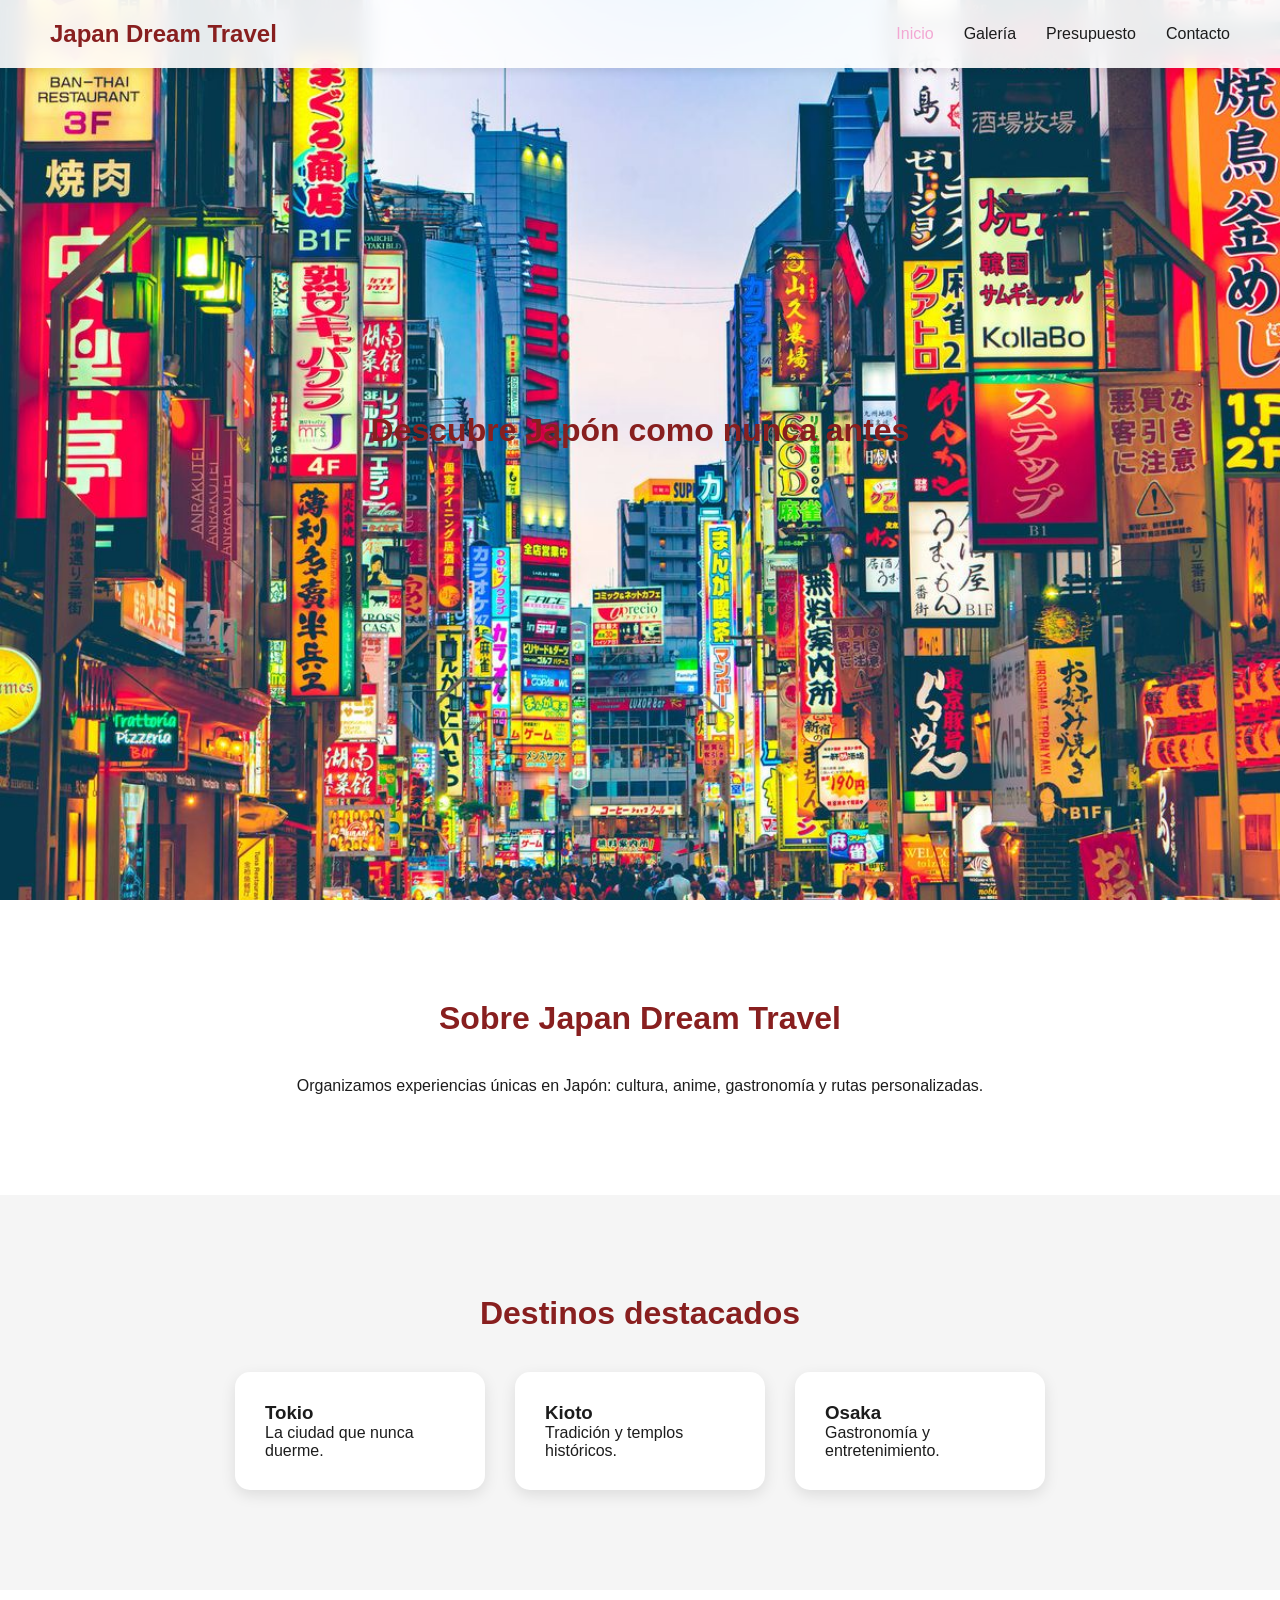
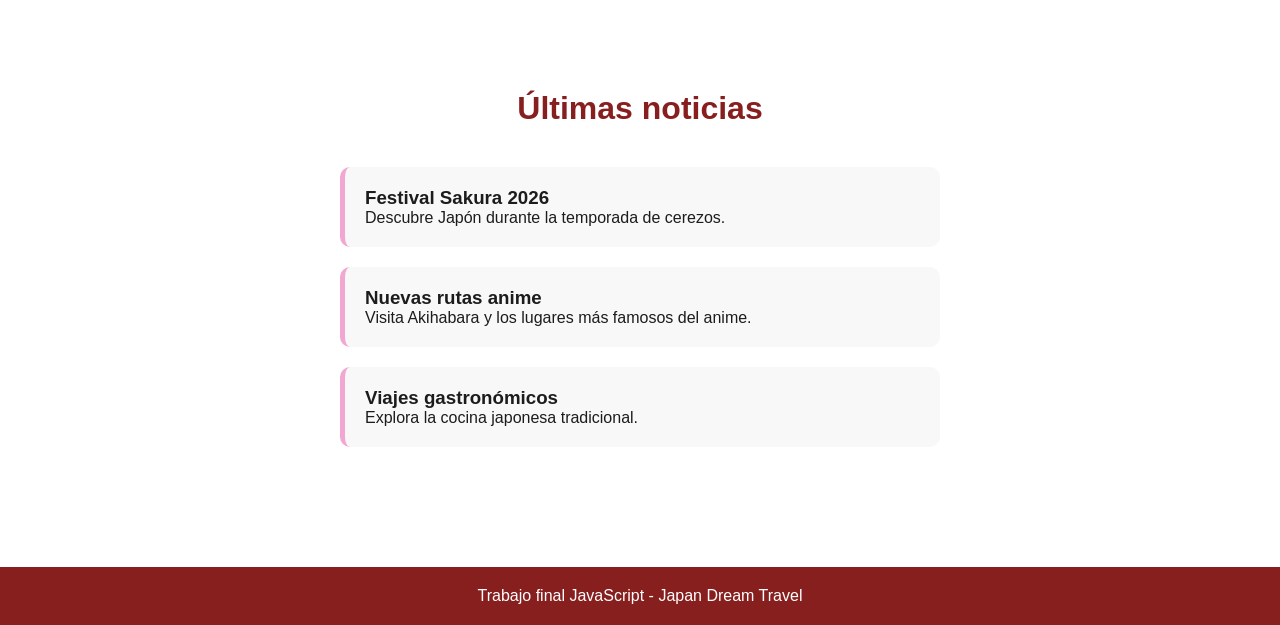
==== index.html @ 19e8f1f6 "Update index.html" ====
<!-- PAGINA DE INICIO, PORTADA, CONTENIDO PRINCIPAL Y SECCIONES -->
<!DOCTYPE html>
<html lang="es">

<head>

    <meta charset="UTF-8">
    <meta name="viewport" content="width=device-width, initial-scale=1.0">

    <title>Japan Dream Travel</title>

    <!-- CSS -->
    <link rel="stylesheet" href="css/styles.css">

</head>

<body>

<header class="header">

    <div class="logo">
        Japan Dream Travel
    </div>

    <nav class="navbar">

        <a href="index.html" class="nav-link">Inicio</a>
        <a href="galeria.html" class="nav-link">Galería</a>
        <a href="presupuesto.html" class="nav-link">Presupuesto</a>
        <a href="contacto.html" class="nav-link">Contacto</a>

    </nav>

</header>

<section class="hero">
    <h2>Descubre Japón como nunca antes</h2>
</section>

<section class="about">

    <h2>Sobre Japan Dream Travel</h2>

    <p>
        Organizamos experiencias únicas en Japón:
        cultura, anime, gastronomía y rutas personalizadas.
    </p>

</section>

<section class="destinations">

    <h2>Destinos destacados</h2>

    <div class="cards">

        <div class="card">
            <h3>Tokio</h3>
            <p>La ciudad que nunca duerme.</p>
        </div>

        <div class="card">
            <h3>Kioto</h3>
            <p>Tradición y templos históricos.</p>
        </div>

        <div class="card">
            <h3>Osaka</h3>
            <p>Gastronomía y entretenimiento.</p>
        </div>

    </div>

</section>

<section class="news">

    <h2>Últimas noticias</h2>

    <div id="news-container"></div>

</section>

<footer class="footer">
    <p>Trabajo final JavaScript - Japan Dream Travel</p>
</footer>

<!-- SCRIPTS (SIEMPRE AL FINAL) -->
<script src="js/main.js"></script>
<script src="js/noticias.js"></script>

</body>
</html>
---- css/styles.css ----
/* RESET */

* {
    margin: 0;
    padding: 0;
    box-sizing: border-box;
}

/* VARIABLES DE COLOR */

:root {
    --rosa: #F2A7D3;
    --azul: #4F8CB4;
    --verde: #27A944;
    --rojo: #881F1F;
    --blanco: #ffffff;
    --oscuro: #1c1c1c;
}

/* CUERPO */

body {
    font-family: 'Poppins', sans-serif;
    background-color: #fdfdfd;
    color: var(--oscuro);
}

/* HEADER */

.header {
    position: fixed;
    top: 0;
    width: 100%;

    display: flex;
    justify-content: space-between;
    align-items: center;

    padding: 20px 50px;

    background-color: rgba(255,255,255,0.9);

    backdrop-filter: blur(10px);

    z-index: 1000;

    box-shadow: 0 2px 10px rgba(0,0,0,0.1);
}

/* LOGO */

.logo {
    font-size: 1.5rem;
    font-weight: 700;
    color: var(--rojo);
}

/* MENU */

.navbar {
    display: flex;
    gap: 30px;
}

/* LINKS */

.nav-link {
    text-decoration: none;
    color: var(--oscuro);
    font-weight: 500;

    position: relative;

    transition: 0.3s;
}

/* EFECTO HOVER */

.nav-link:hover {
    color: var(--azul);
}

/* LINK ACTIVO */

.nav-link.active {
    color: var(--rosa);
}

/* SUBRAYADO ANIMADO */

.nav-link::after {

    content: "";

    position: absolute;

    left: 0;
    bottom: -5px;

    width: 0%;
    height: 2px;

    background-color: var(--rosa);

    transition: 0.3s;
}

.nav-link:hover::after {
    width: 100%;
}

/* HERO */

.hero {

    height: 100vh;

    background-image: url('../img/japan.jpg');

    background-size: cover;
    background-position: center;

    display: flex;
    justify-content: center;
    align-items: center;

    text-align: center;

    padding: 20px;
}

/* HERO CONTENT */

.hero-content {

    background-color: rgba(255,255,255,0.7);

    padding: 40px;

    border-radius: 20px;

    backdrop-filter: blur(5px);
}

.hero-content h1 {

    font-size: 3rem;

    color: var(--rojo);

    margin-bottom: 20px;
}

.hero-content p {

    font-size: 1.2rem;

    margin-bottom: 30px;
}

/* BOTÓN */

.hero-button {

    padding: 15px 30px;

    border: none;

    border-radius: 30px;

    background-color: var(--azul);

    color: white;

    font-size: 1rem;

    cursor: pointer;

    transition: 0.3s;
}

.hero-button:hover {

    background-color: var(--verde);

    transform: scale(1.05);
}

/* FOOTER */

.footer {

    background-color: var(--rojo);

    color: white;

    text-align: center;

    padding: 20px;
}
/* SECCIONES */

section {

    padding: 100px 50px;
}

/* TÍTULOS */

section h2 {

    text-align: center;

    margin-bottom: 40px;

    color: var(--rojo);

    font-size: 2rem;
}

/* ABOUT */

.about {

    background-color: #fff;
    text-align: center;
}

/* DESTINOS */

.destinations {

    background-color: #f5f5f5;
}

/* CARDS */

.cards {

    display: flex;

    justify-content: center;

    gap: 30px;

    flex-wrap: wrap;
}

.card {

    background-color: white;

    padding: 30px;

    width: 250px;

    border-radius: 15px;

    box-shadow: 0 5px 15px rgba(0,0,0,0.1);

    transition: 0.3s;
}

.card:hover {

    transform: translateY(-10px);
}

/* NOTICIAS */

.news {

    background-color: white;
}

.news-card {

    background-color: #f8f8f8;

    padding: 20px;

    margin: 20px auto;

    max-width: 600px;

    border-left: 5px solid var(--rosa);

    border-radius: 10px;
}
/* GALERIA */
/* PAGE TITLE */

.page-title {

    padding-top: 150px;

    text-align: center;
}

.page-title h1 {

    font-size: 3rem;

    color: var(--rojo);
}

/* GALERÍA */

/* GALERÍA */

.gallery {

    display: grid;

    grid-template-columns: repeat(auto-fit, minmax(300px, 1fr));

    gap: 20px;

    padding: 50px;
}

/* IMÁGENES */

.gallery img {

    width: 100%;

    height: 250px;

    object-fit: cover;

    border-radius: 20px;

    cursor: pointer;

    transition: 0.4s;

    box-shadow: 0 5px 15px rgba(0,0,0,0.1);
}

/* HOVER */

.gallery img:hover {

    transform: scale(1.03);

    box-shadow: 0 10px 25px rgba(0,0,0,0.2);
}

/* MODAL */

.modal {

    display: none;

    position: fixed;

    z-index: 2000;

    left: 0;
    top: 0;

    width: 100%;
    height: 100%;

    background-color: rgba(0,0,0,0.9);

    justify-content: center;
    align-items: center;
}

/* IMAGEN MODAL */

.modal img {

    max-width: 80%;

    max-height: 80%;

    border-radius: 20px;
}

/* BOTÓN CERRAR */

.close-btn {

    position: absolute;

    top: 30px;
    right: 50px;

    color: white;

    font-size: 2rem;

    cursor: pointer;
}

/* PRESUPUESTO */

.budget-section {

    padding: 50px;

    display: flex;

    justify-content: center;
}

/* FORMULARIO */

#budget-form {

    width: 100%;

    max-width: 700px;

    background-color: white;

    padding: 40px;

    border-radius: 20px;

    box-shadow: 0 5px 20px rgba(0,0,0,0.1);
}

/* BLOQUES */

.form-block {

    margin-bottom: 40px;
}

/* LABELS */

label {

    display: block;

    margin-top: 20px;

    margin-bottom: 10px;

    font-weight: 500;
}

/* INPUTS */

input,
select {

    width: 100%;

    padding: 12px;

    border: 2px solid #ddd;

    border-radius: 10px;

    font-size: 1rem;
}

/* EXTRAS */

.extras label {

    display: flex;

    align-items: center;

    gap: 10px;
}

/* TOTAL */

.total-box {

    margin-top: 30px;

    padding: 20px;

    background-color: var(--rosa);

    border-radius: 15px;

    color: white;

    text-align: center;
}

/* BOTONES */

.buttons {

    display: flex;

    gap: 20px;

    margin-top: 30px;
}

.buttons button {

    flex: 1;

    padding: 15px;

    border: none;

    border-radius: 10px;

    background-color: var(--azul);

    color: white;

    cursor: pointer;

    transition: 0.3s;
}

.buttons button:hover {

    background-color: var(--verde);
}
/* ERRORES */

.error {

    color: red;

    font-size: 0.9rem;

    display: block;

    margin-top: 5px;
}

/* INPUT ERROR */

.input-error {

    border: 2px solid red;
}

/* CONTACTO */

.contact-info {

    display: flex;

    justify-content: center;

    padding: 50px;
}

.info-box {

    background-color: white;

    padding: 30px;

    border-radius: 20px;

    box-shadow: 0 5px 20px rgba(0,0,0,0.1);

    text-align: center;
}

/* MAPA */

.map-section {

    padding: 50px;
}

#map {

    width: 100%;

    height: 500px;

    border-radius: 20px;

    overflow: hidden;
}
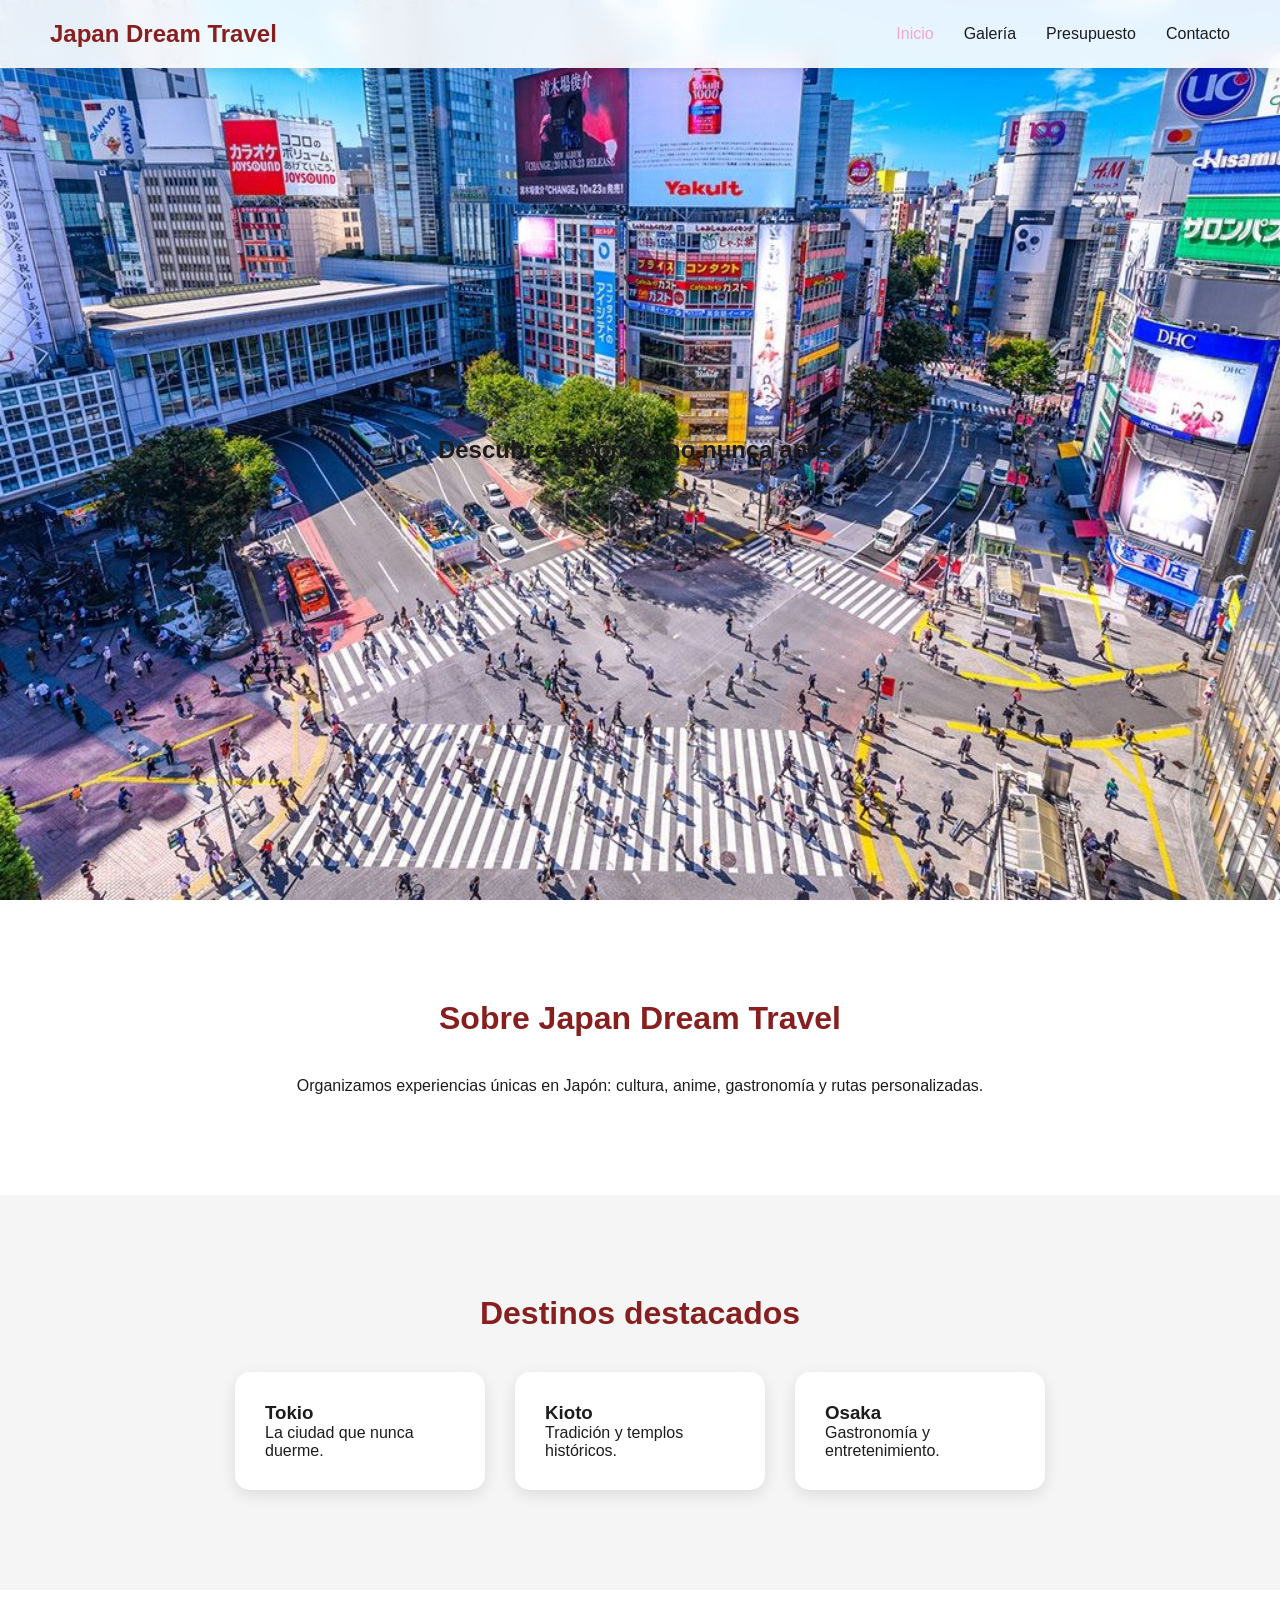
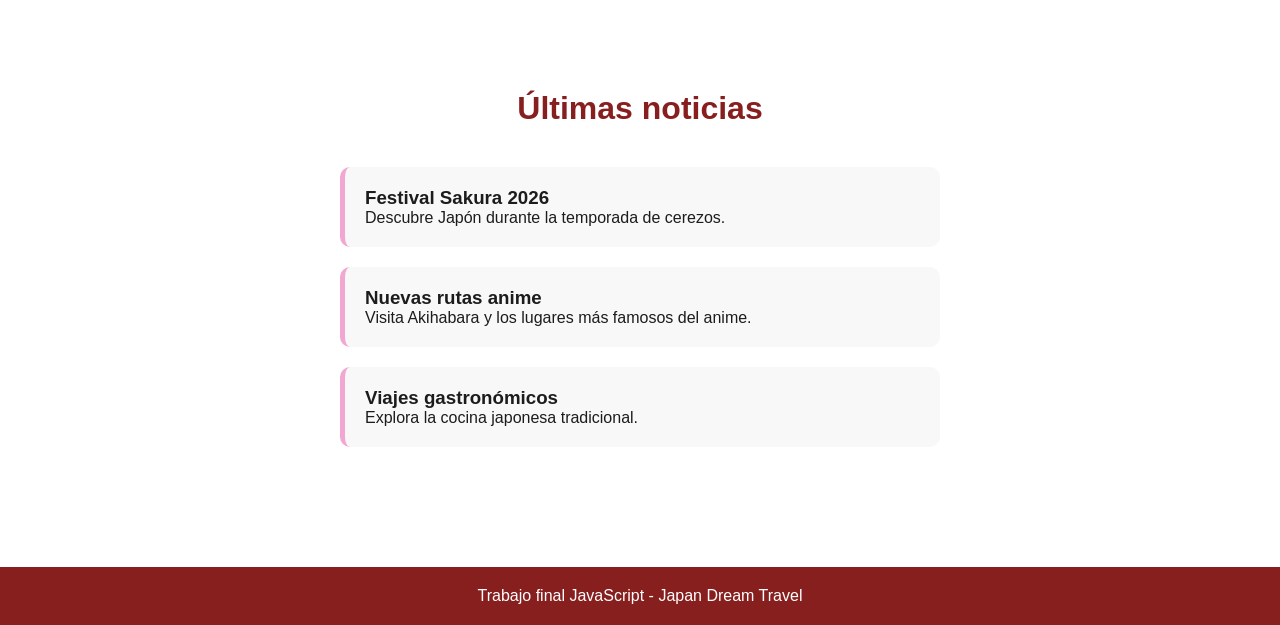
==== commit 3a3237d0: "Update index.html" ====
--- a/index.html
+++ b/index.html
@@ -34,7 +34,7 @@
 </header>
 
 <section class="hero">
-    <h2>Descubre Japón como nunca antes</h2>
+    <h1>Descubre Japón como nunca antes</h1>
 </section>
 
 <section class="about">
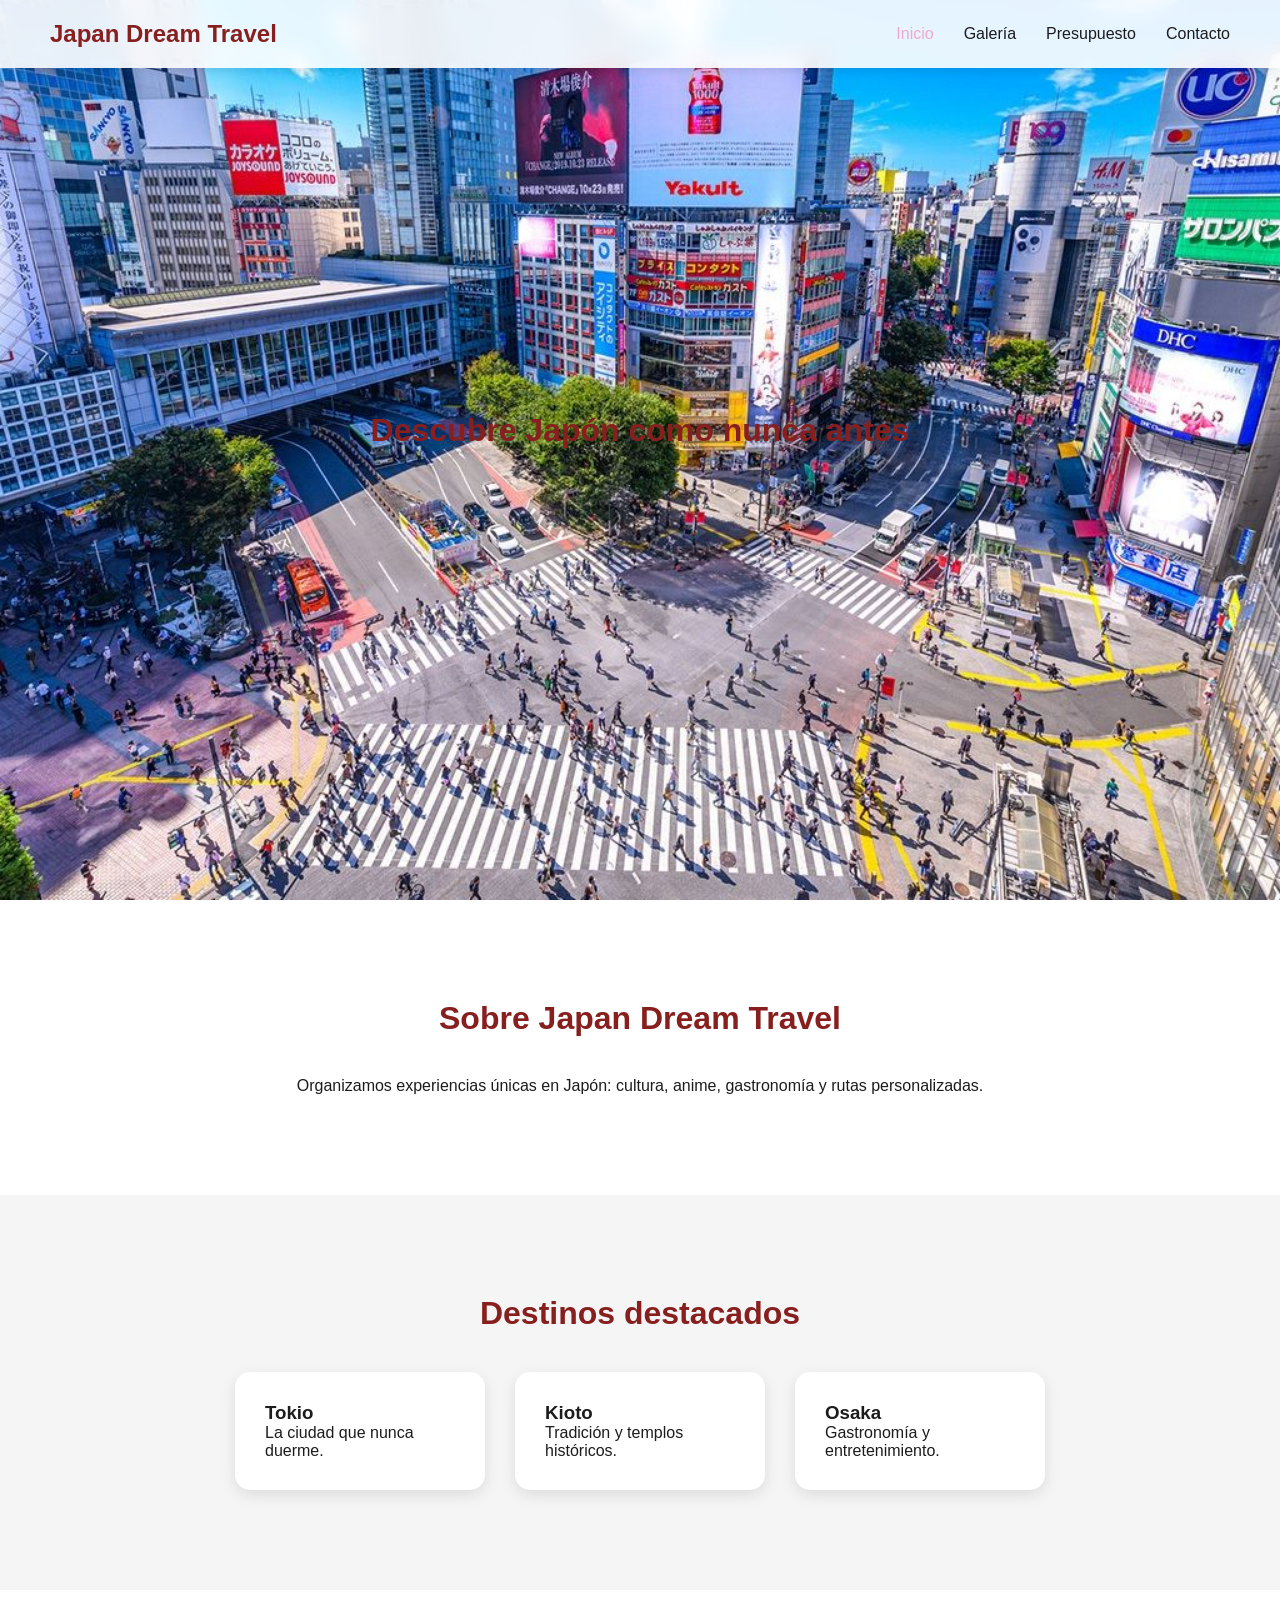
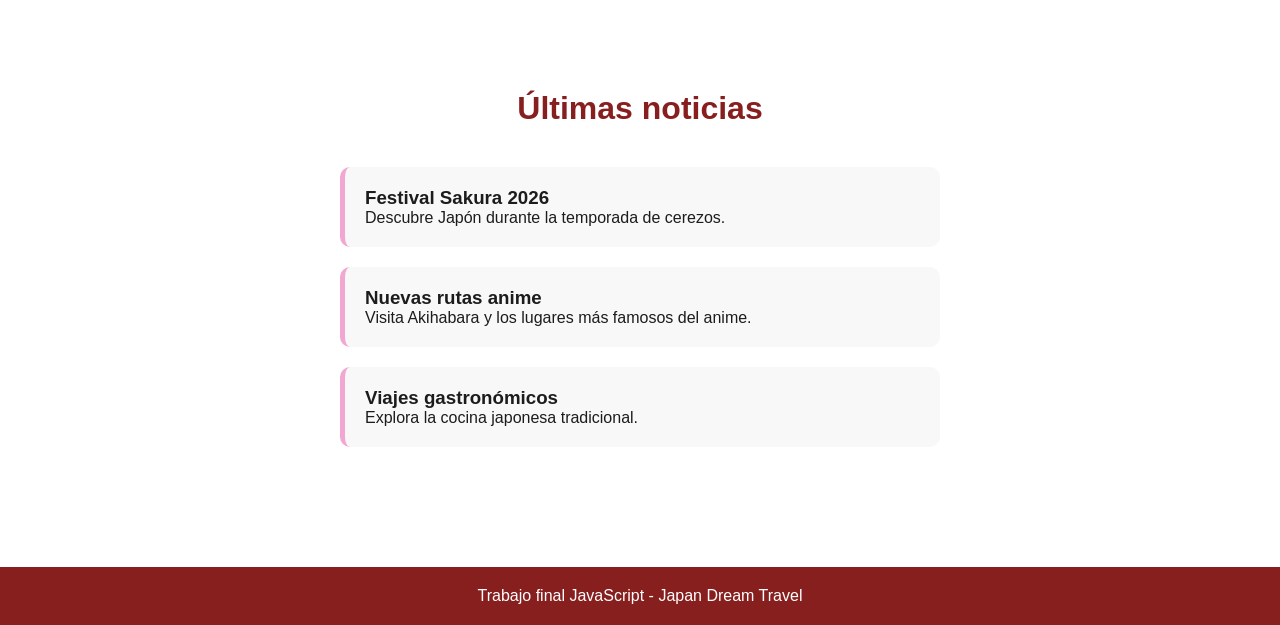
==== commit 2a904c8f: "Update index.html" ====
--- a/index.html
+++ b/index.html
@@ -34,7 +34,7 @@
 </header>
 
 <section class="hero">
-    <h1>Descubre Japón como nunca antes</h1>
+    <h2>Descubre Japón como nunca antes</h2>
 </section>
 
 <section class="about">
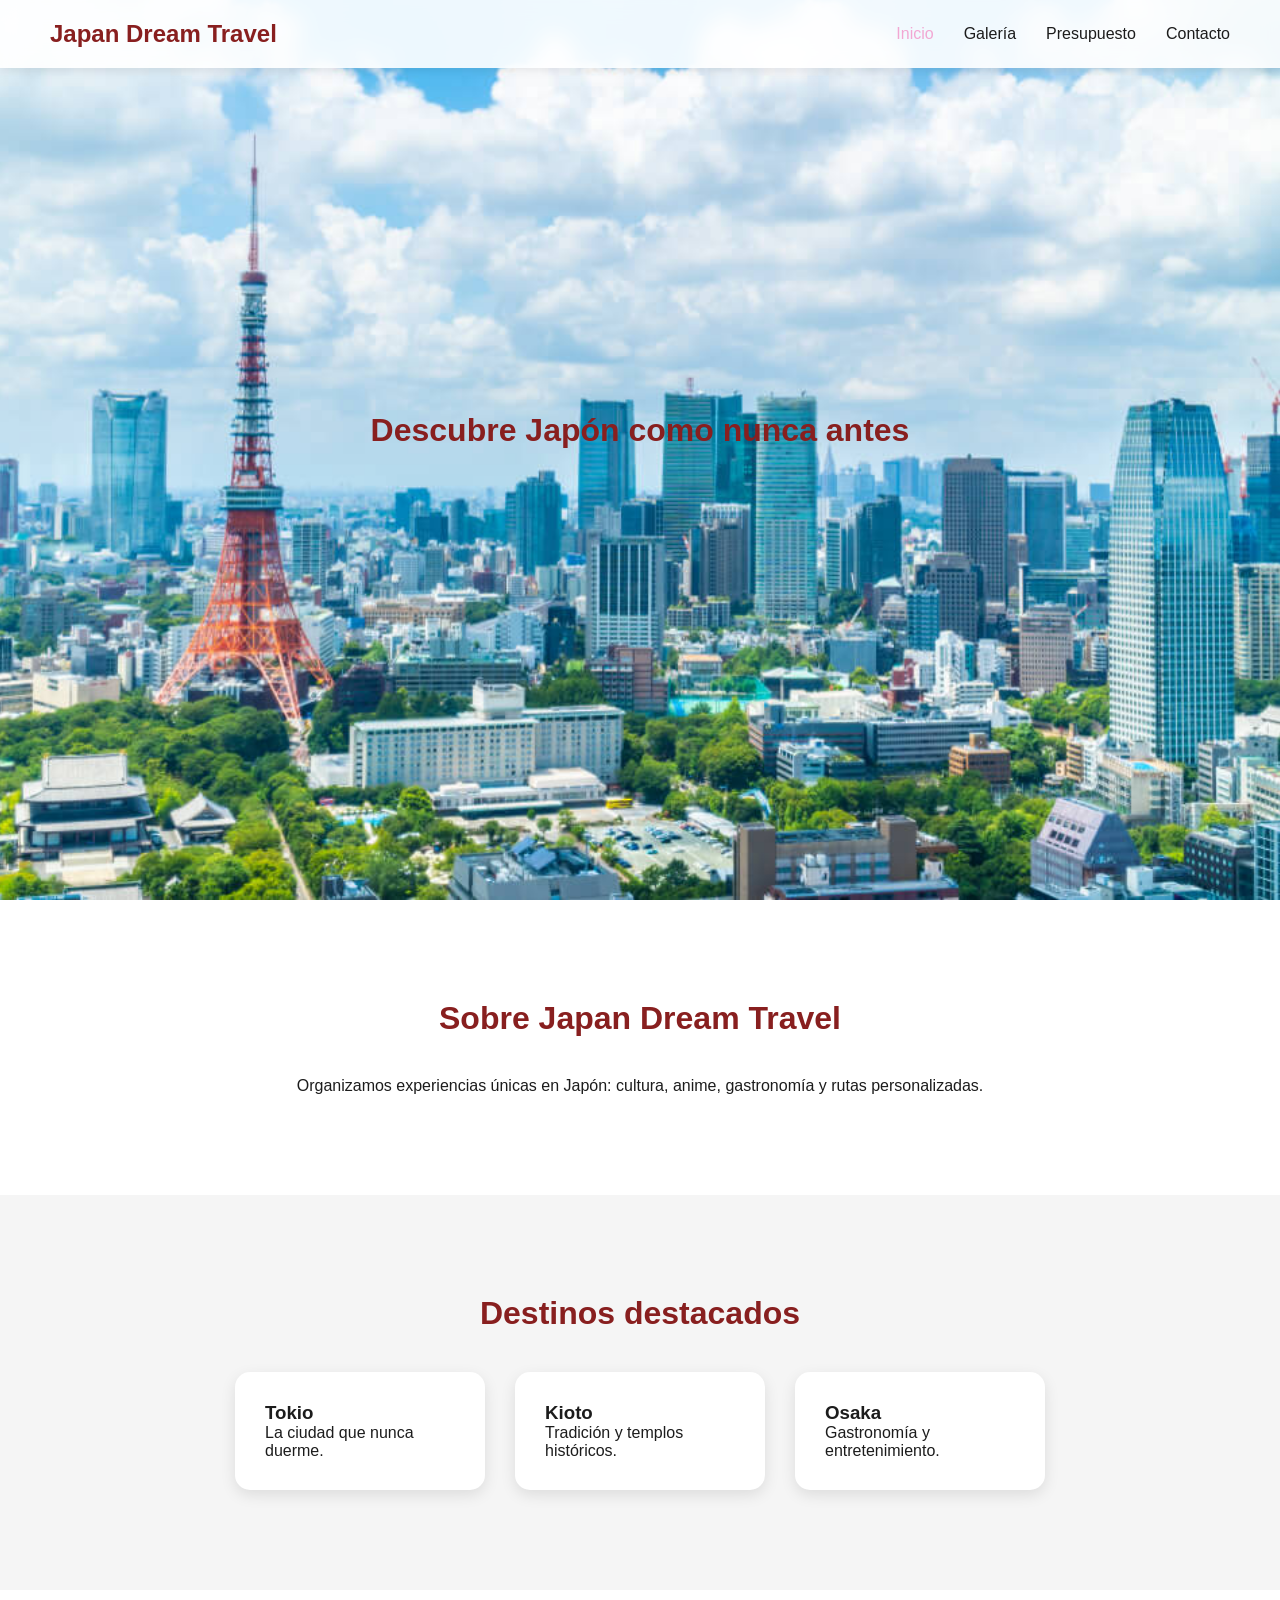
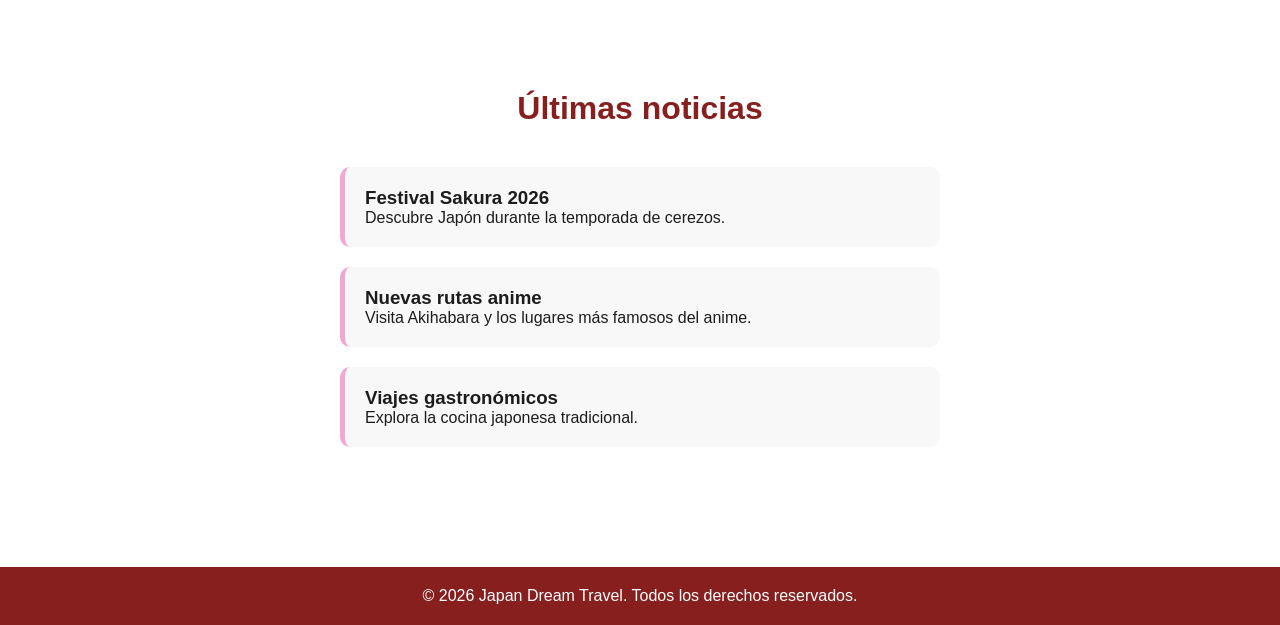
==== commit d0169917: "Update index.html" ====
--- a/index.html
+++ b/index.html
@@ -82,7 +82,7 @@
 </section>
 
 <footer class="footer">
-    <p>Trabajo final JavaScript - Japan Dream Travel</p>
+    <p>© 2026 Japan Dream Travel. Todos los derechos reservados.</p>
 </footer>
 
 <!-- SCRIPTS (SIEMPRE AL FINAL) -->
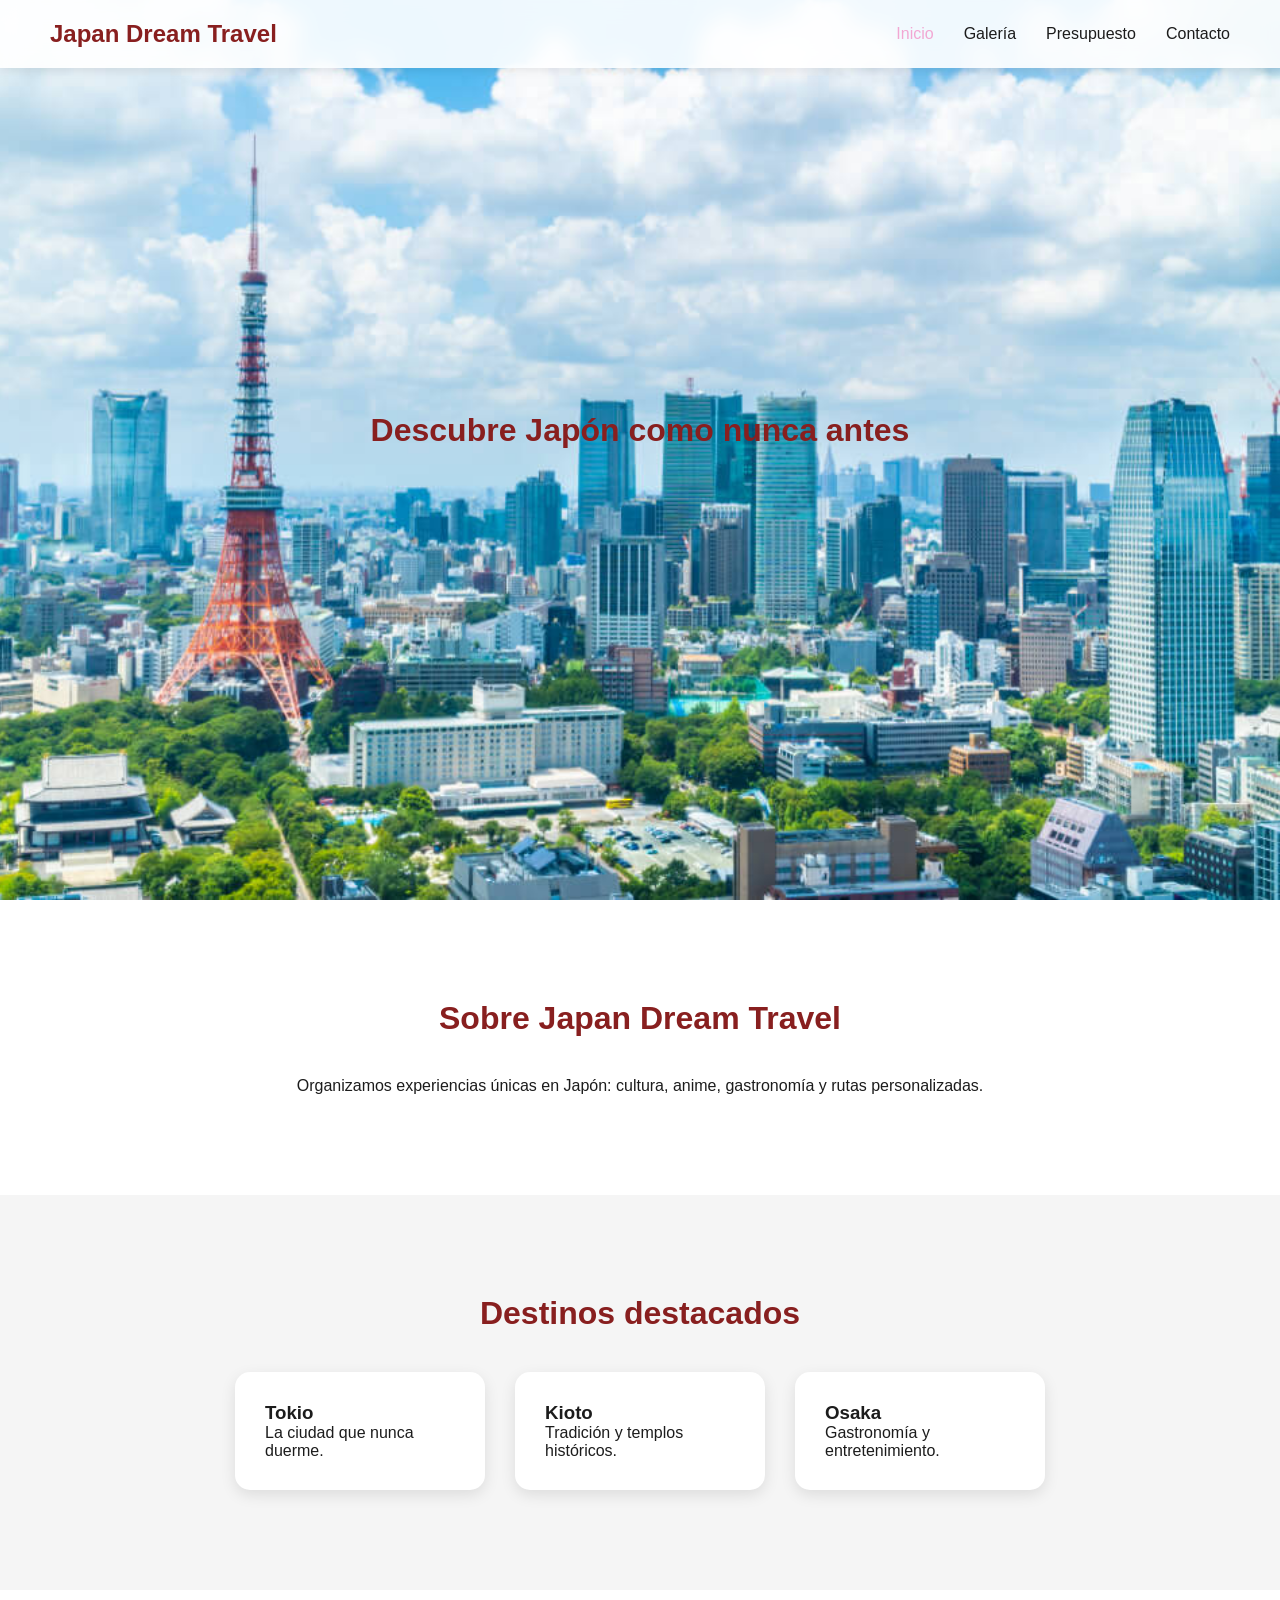
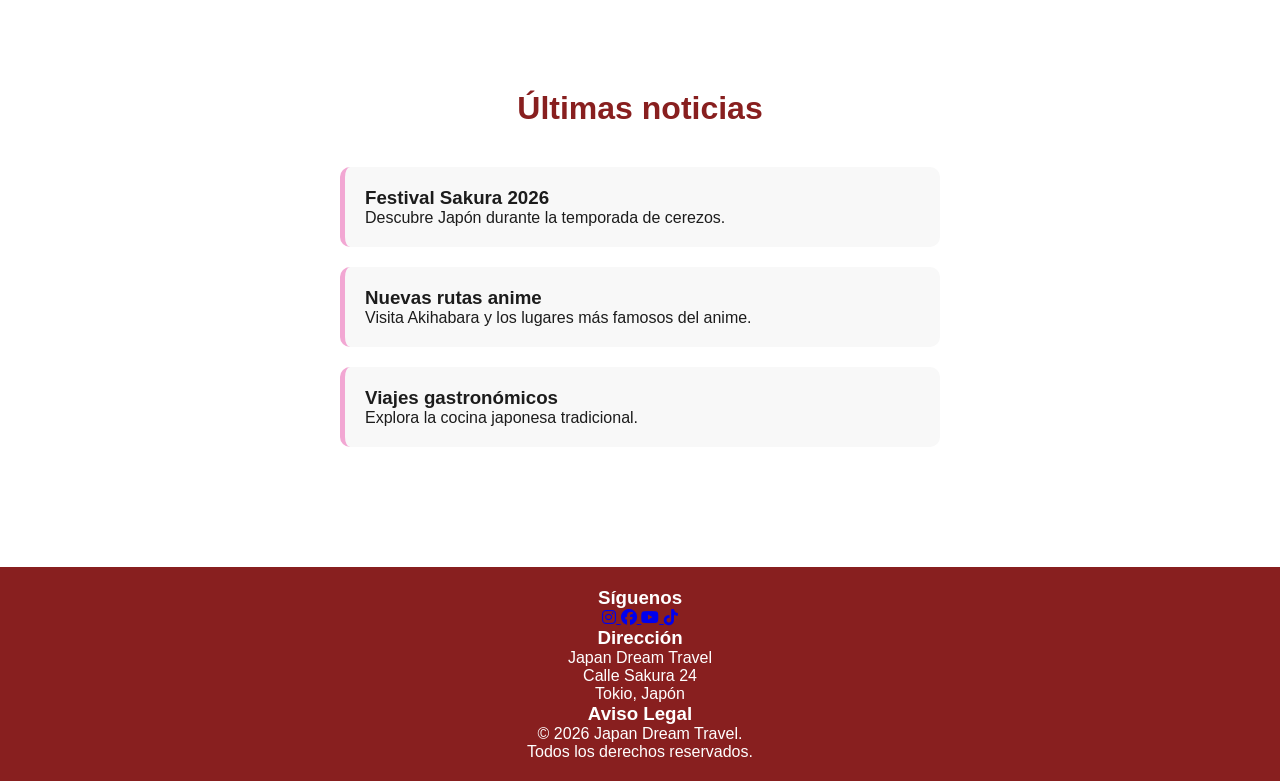
==== commit e25458f5: "Update index.html" ====
--- a/index.html
+++ b/index.html
@@ -11,6 +11,8 @@
 
     <!-- CSS -->
     <link rel="stylesheet" href="css/styles.css">
+    <link rel="stylesheet"
+    href="https://cdnjs.cloudflare.com/ajax/libs/font-awesome/6.7.2/css/all.min.css">
 
 </head>
 
@@ -82,7 +84,60 @@
 </section>
 
 <footer class="footer">
-    <p>© 2026 Japan Dream Travel. Todos los derechos reservados.</p>
+
+    <div class="footer-content">
+
+        <div class="footer-section">
+
+            <h3>Síguenos</h3>
+
+            <div class="social-icons">
+
+                <a href="#" aria-label="Instagram">
+                    <i class="fa-brands fa-instagram"></i>
+                </a>
+
+                <a href="#" aria-label="Facebook">
+                    <i class="fa-brands fa-facebook"></i>
+                </a>
+
+                <a href="#" aria-label="Youtube">
+                    <i class="fa-brands fa-youtube"></i>
+                </a>
+
+                <a href="#" aria-label="TikTok">
+                    <i class="fa-brands fa-tiktok"></i>
+                </a>
+
+            </div>
+
+        </div>
+
+        <div class="footer-section">
+
+            <h3>Dirección</h3>
+
+            <p>
+                Japan Dream Travel<br>
+                Calle Sakura 24<br>
+                Tokio, Japón
+            </p>
+
+        </div>
+
+        <div class="footer-section">
+
+            <h3>Aviso Legal</h3>
+
+            <p>
+                © 2026 Japan Dream Travel.<br>
+                Todos los derechos reservados.
+            </p>
+
+        </div>
+
+    </div>
+
 </footer>
 
 <!-- SCRIPTS (SIEMPRE AL FINAL) -->
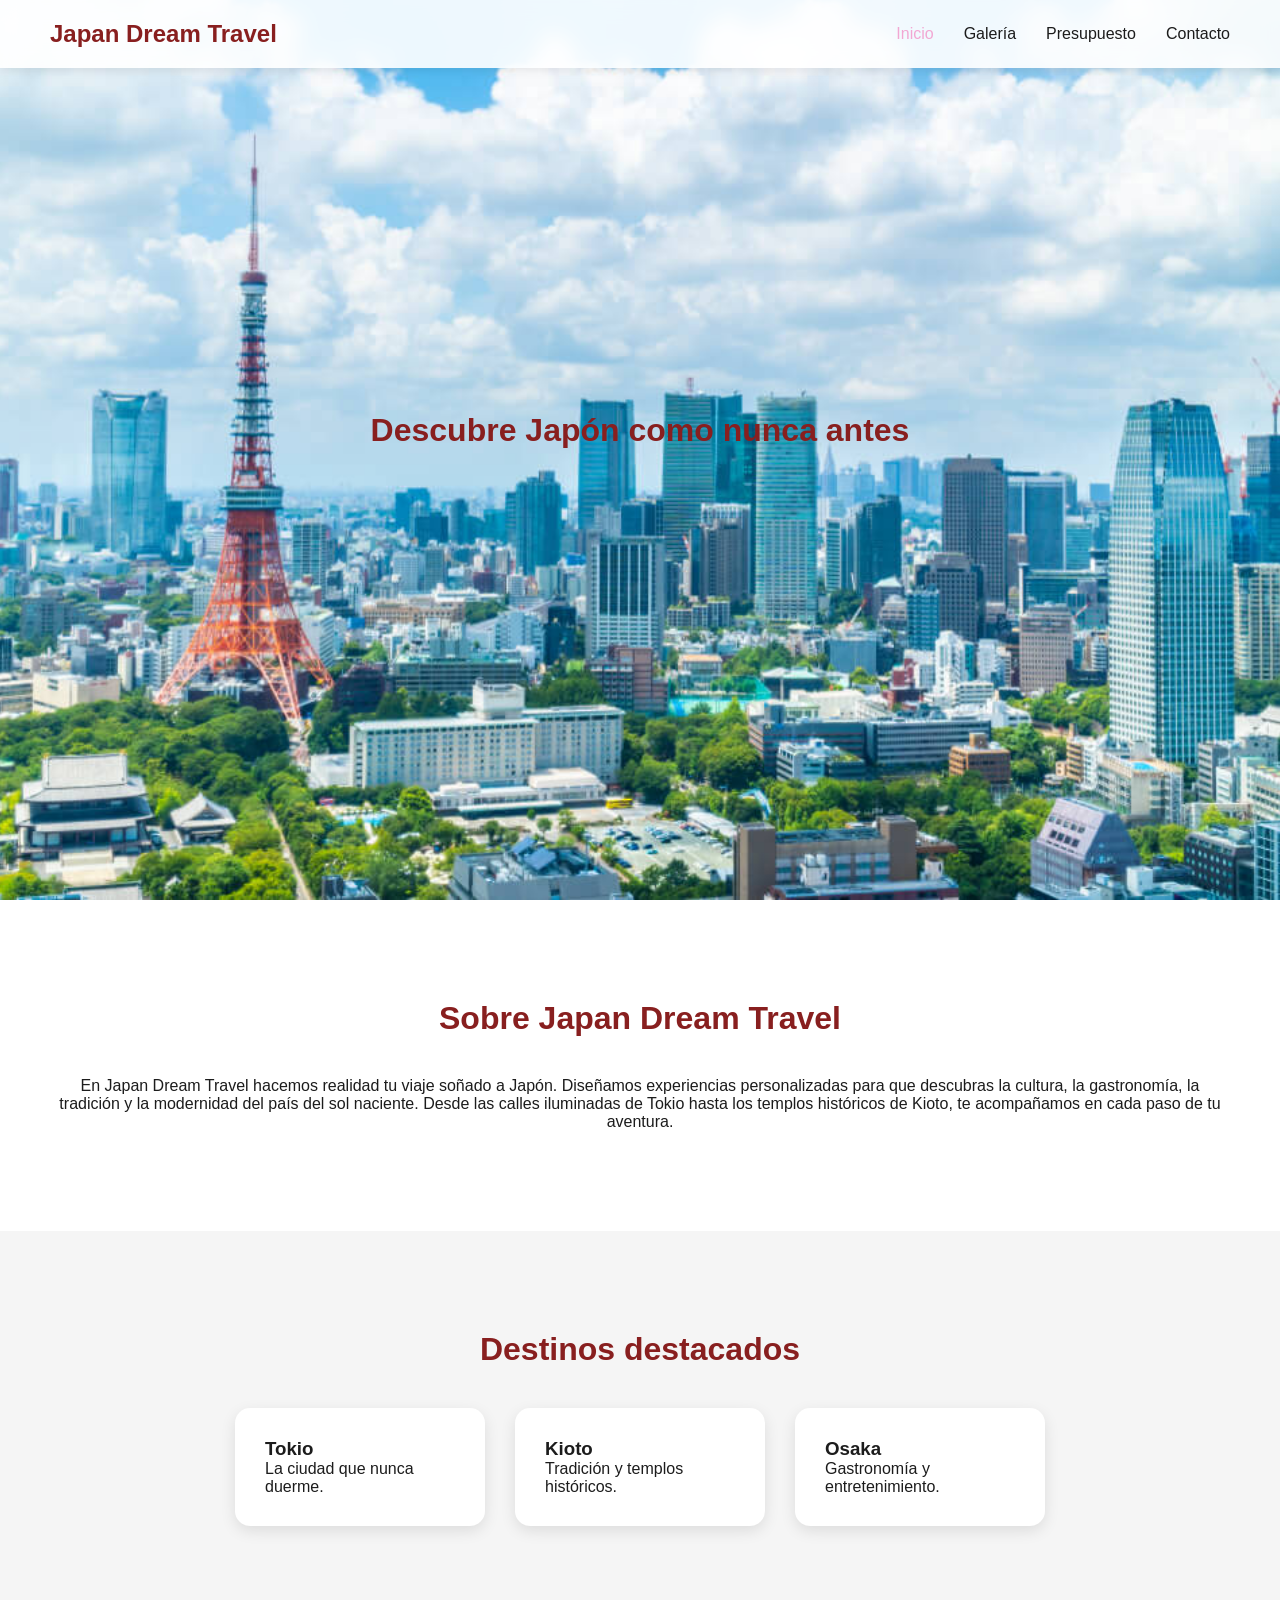
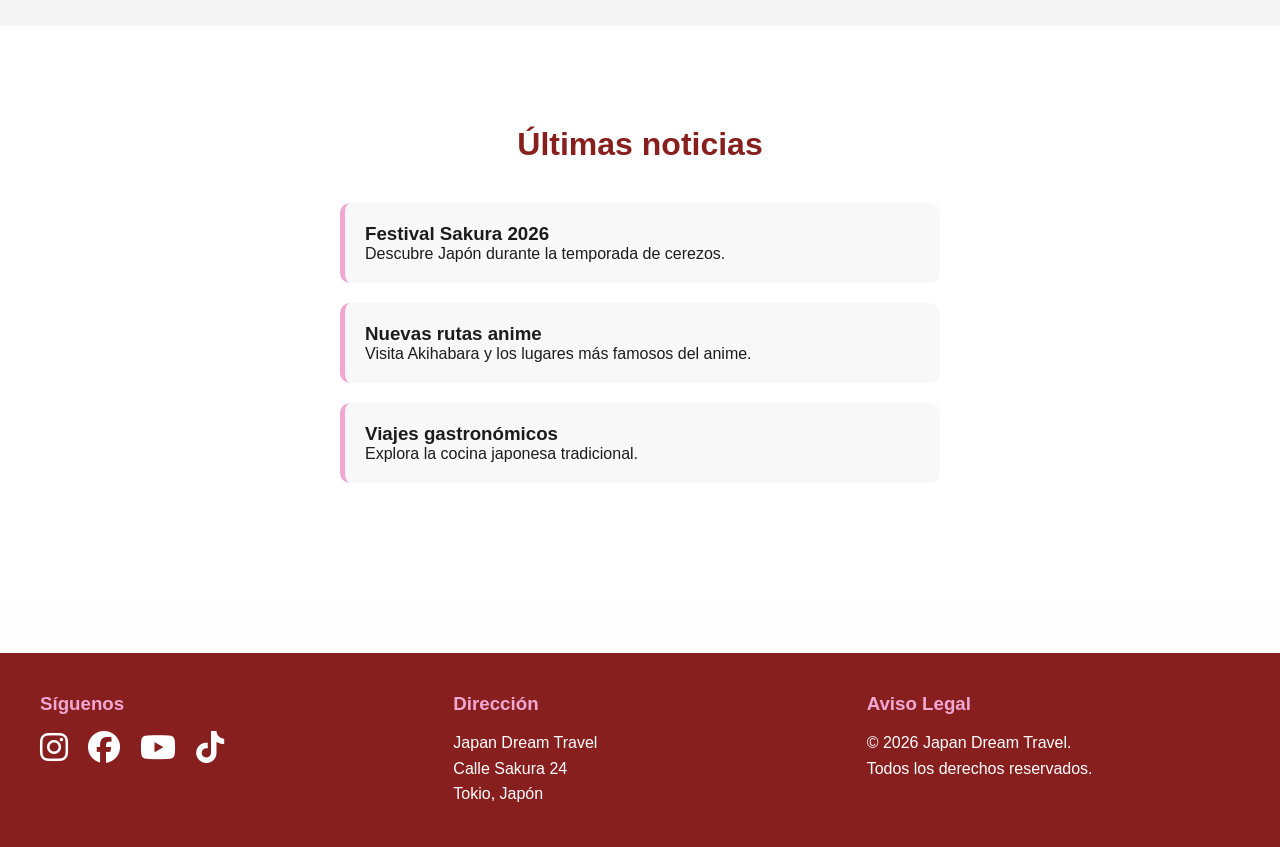
==== commit 2fd4ee9b: "Update index.html" ====
--- a/index.html
+++ b/index.html
@@ -44,8 +44,10 @@
     <h2>Sobre Japan Dream Travel</h2>
 
     <p>
-        Organizamos experiencias únicas en Japón:
-        cultura, anime, gastronomía y rutas personalizadas.
+        <!--Organizamos experiencias únicas en Japón:
+        cultura, anime, gastronomía y rutas personalizadas.-->
+        En Japan Dream Travel hacemos realidad tu viaje soñado a Japón. Diseñamos experiencias personalizadas para que descubras la cultura, la gastronomía, 
+        la tradición y la modernidad del país del sol naciente. Desde las calles iluminadas de Tokio hasta los templos históricos de Kioto, te acompañamos en cada paso de tu aventura.
     </p>
 
 </section>
--- a/css/styles.css
+++ b/css/styles.css
@@ -186,9 +186,9 @@
     transform: scale(1.05);
 }
 
-/* FOOTER */
-
-.footer {
+/* FOOTER antiguo*/
+
+/*.footer {
 
     background-color: var(--rojo);
 
@@ -583,3 +583,75 @@
 
     overflow: hidden;
 }
+
+/* ========================= */
+/* FOOTER */
+/* ========================= */
+
+.footer {
+
+    background-color: var(--rojo);
+
+    color: white;
+
+    padding: 40px 20px;
+
+    margin-top: 50px;
+}
+
+.footer-content {
+
+    max-width: 1200px;
+
+    margin: 0 auto;
+
+    display: flex;
+
+    justify-content: space-between;
+
+    align-items: flex-start;
+
+    gap: 40px;
+}
+
+.footer-section {
+
+    flex: 1;
+}
+
+.footer-section h3 {
+
+    margin-bottom: 15px;
+
+    color: var(--rosa);
+}
+
+.footer-section p {
+
+    line-height: 1.6;
+}
+
+/* ICONOS */
+
+.social-icons {
+
+    display: flex;
+
+    gap: 20px;
+}
+
+.social-icons a {
+
+    color: white;
+
+    font-size: 2rem;
+
+    transition: 0.3s;
+}
+
+.social-icons a:hover {
+
+    color: var(--rosa);
+
+    transform: scale(1.2);
+}
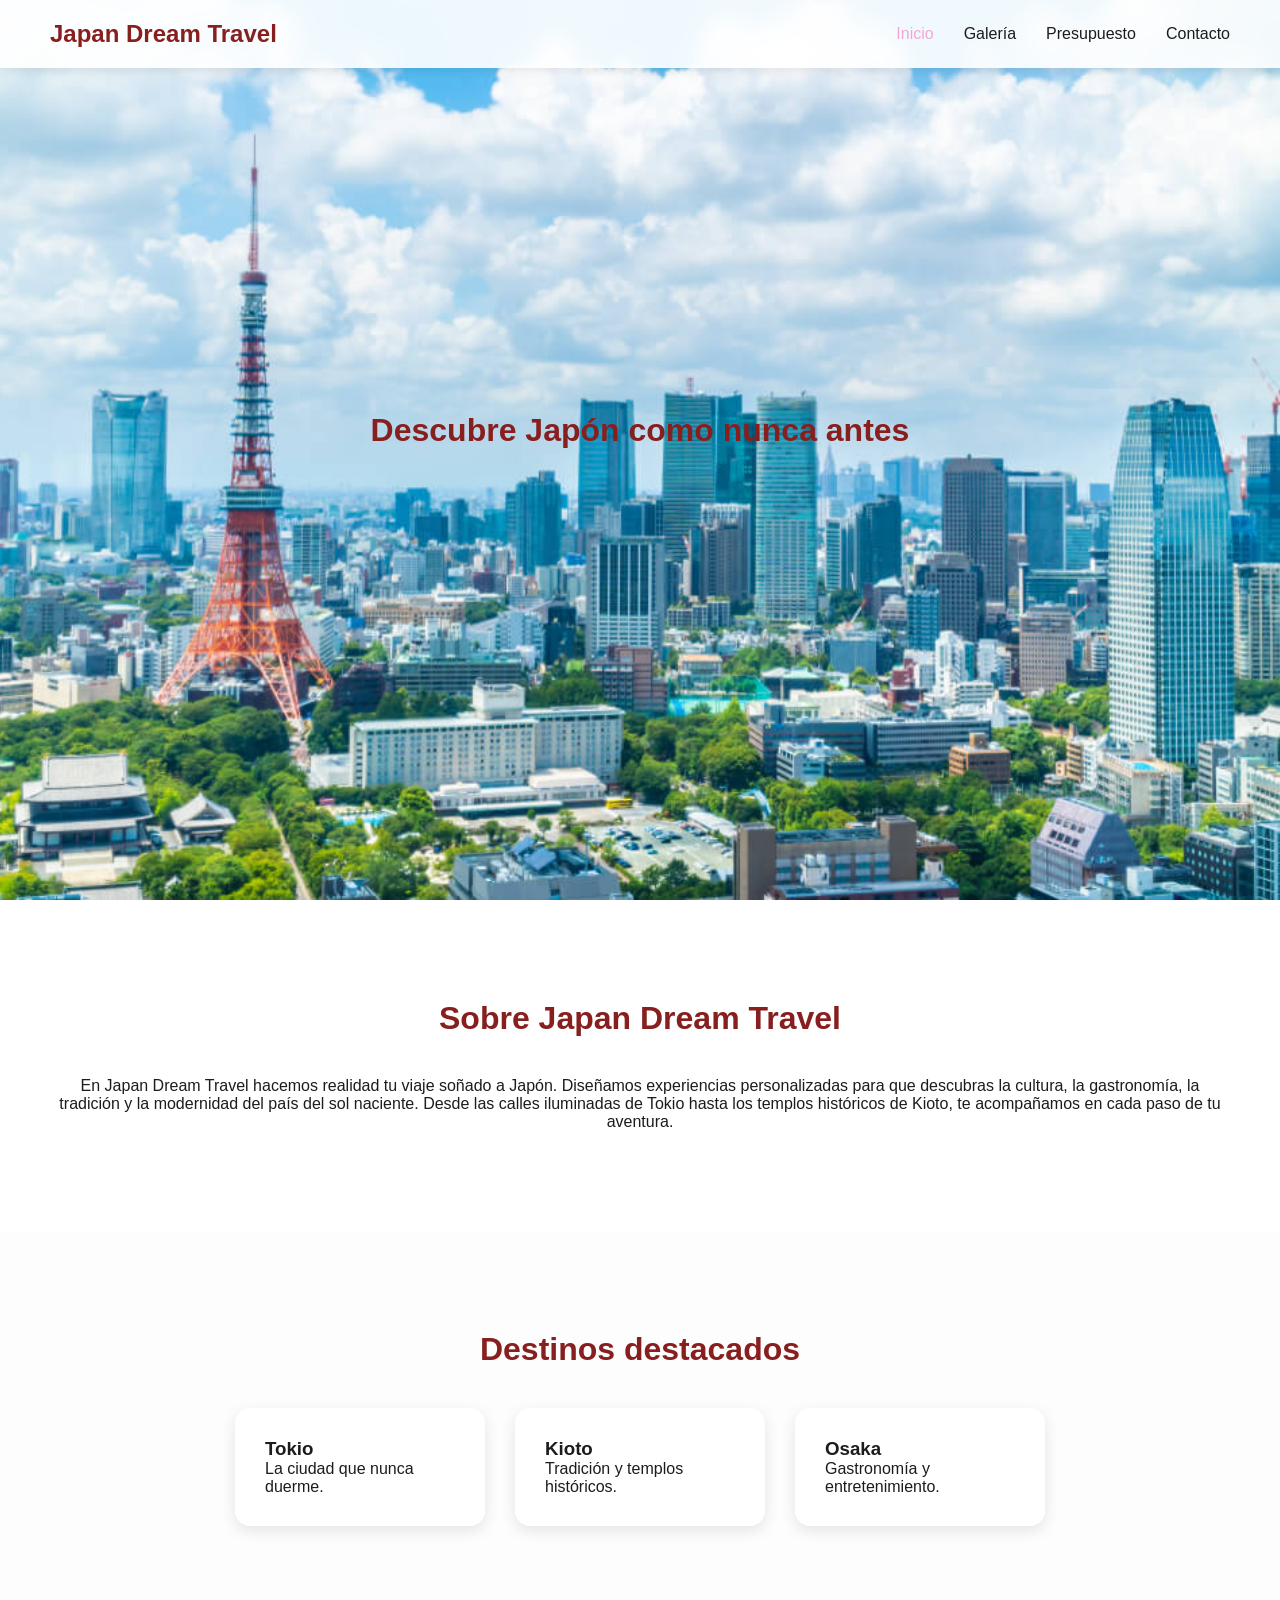
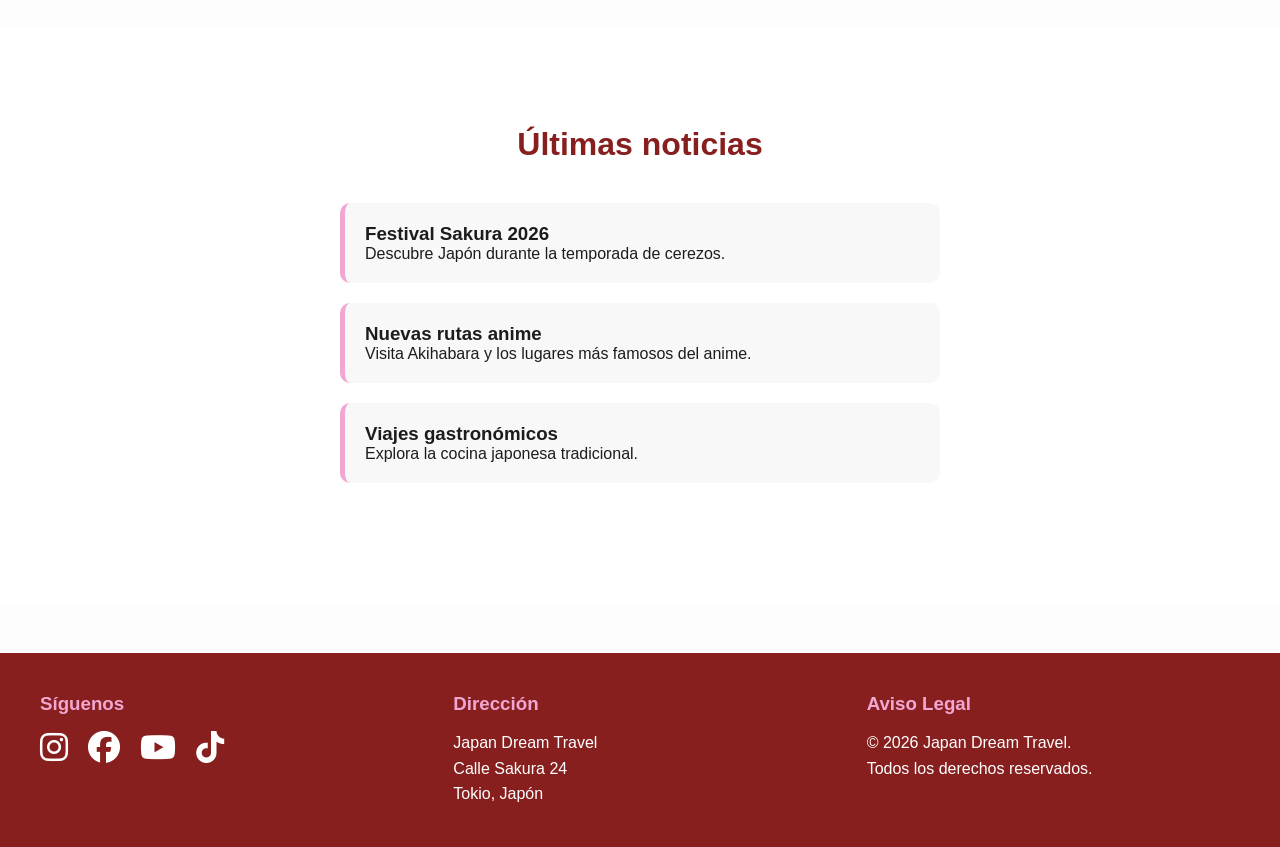
==== commit 3d893df7: "Update index.html" ====
--- a/index.html
+++ b/index.html
@@ -46,8 +46,9 @@
     <p>
         <!--Organizamos experiencias únicas en Japón:
         cultura, anime, gastronomía y rutas personalizadas.-->
-        En Japan Dream Travel hacemos realidad tu viaje soñado a Japón. Diseñamos experiencias personalizadas para que descubras la cultura, la gastronomía, 
-        la tradición y la modernidad del país del sol naciente. Desde las calles iluminadas de Tokio hasta los templos históricos de Kioto, te acompañamos en cada paso de tu aventura.
+        En Japan Dream Travel hacemos realidad tu viaje soñado a Japón. 
+        Diseñamos experiencias personalizadas para que descubras la cultura, la gastronomía, la tradición y la modernidad del país del sol naciente. 
+        Desde las calles iluminadas de Tokio hasta los templos históricos de Kioto, te acompañamos en cada paso de tu aventura.
     </p>
 
 </section>
--- a/css/styles.css
+++ b/css/styles.css
@@ -186,18 +186,6 @@
     transform: scale(1.05);
 }
 
-/* FOOTER antiguo*/
-
-/*.footer {
-
-    background-color: var(--rojo);
-
-    color: white;
-
-    text-align: center;
-
-    padding: 20px;
-}
 /* SECCIONES */
 
 section {
@@ -230,7 +218,17 @@
 
 .destinations {
 
-    background-color: #f5f5f5;
+    background-image: url("../img/destinos-bg.jpg");
+
+    background-size: cover;
+
+    background-position: center;
+
+    background-repeat: no-repeat;
+
+    padding: 100px 50px;
+
+    position: relative;
 }
 
 /* CARDS */
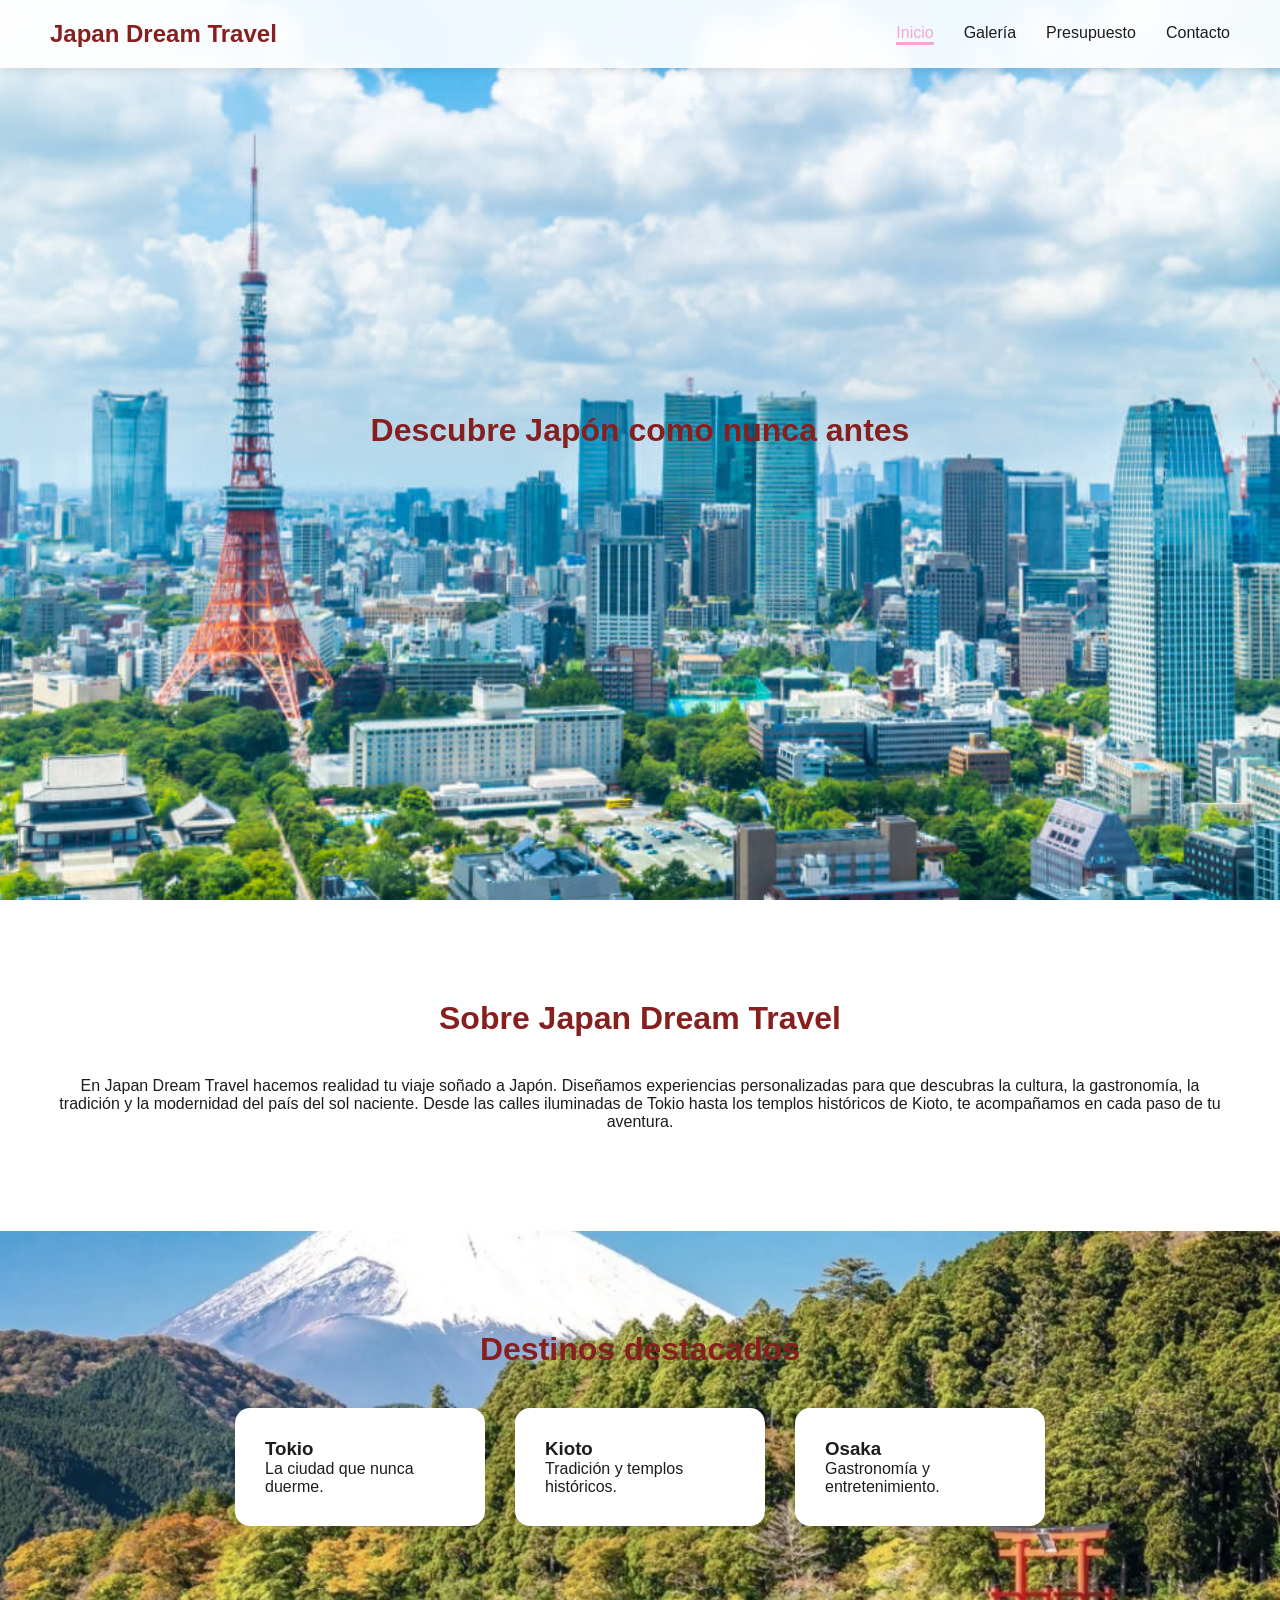
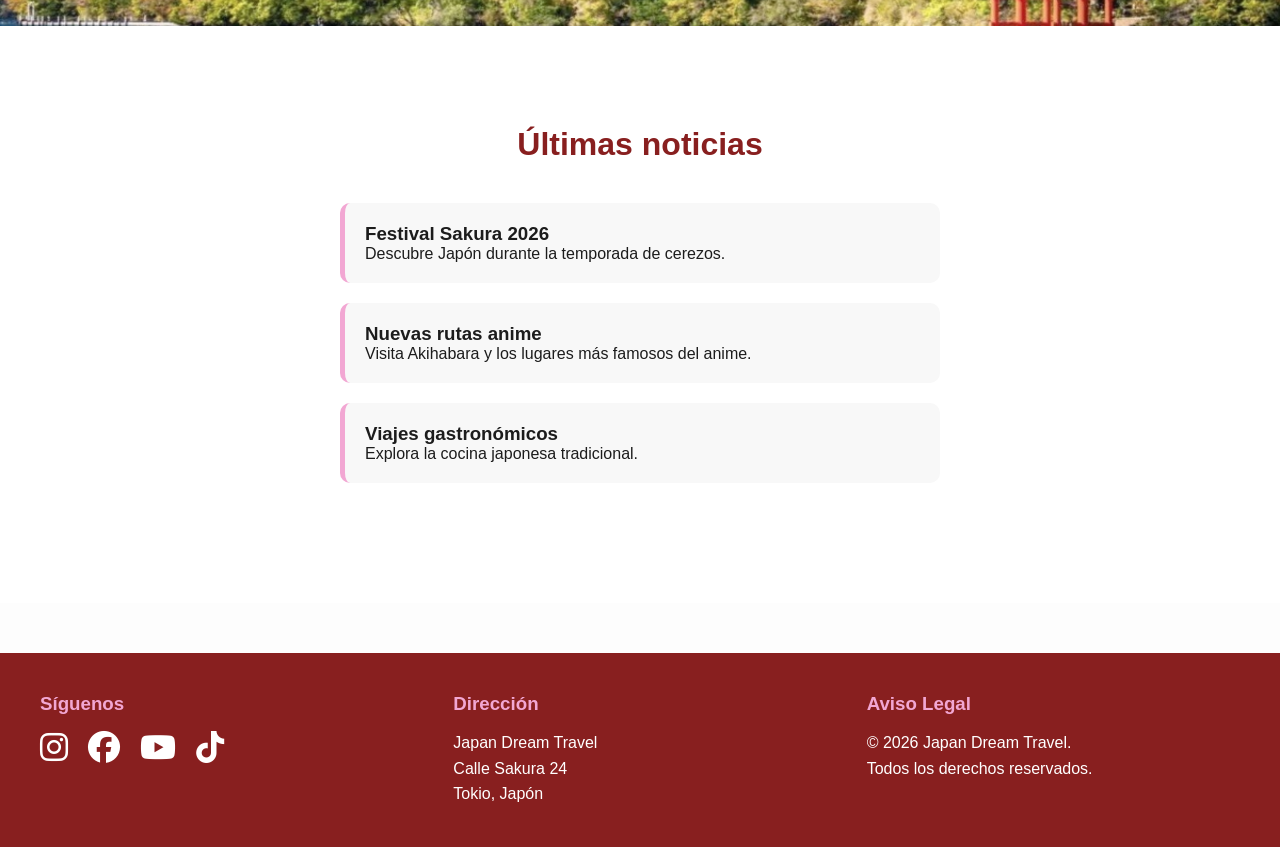
==== commit 162d2160: "Update index.html" ====
--- a/index.html
+++ b/index.html
@@ -9,7 +9,6 @@
 
     <title>Japan Dream Travel</title>
 
-    <!-- CSS -->
     <link rel="stylesheet" href="css/styles.css">
     <link rel="stylesheet"
     href="https://cdnjs.cloudflare.com/ajax/libs/font-awesome/6.7.2/css/all.min.css">
@@ -18,134 +17,131 @@
 
 <body>
 
-<header class="header">
+  <header class="header">
 
-    <div class="logo">
-        Japan Dream Travel
-    </div>
+      <div class="logo">
+          Japan Dream Travel
+      </div>
 
-    <nav class="navbar">
+      <nav class="navbar">
 
-        <a href="index.html" class="nav-link">Inicio</a>
-        <a href="galeria.html" class="nav-link">Galería</a>
-        <a href="presupuesto.html" class="nav-link">Presupuesto</a>
-        <a href="contacto.html" class="nav-link">Contacto</a>
+         <a href="index.html" class="nav-link">Inicio</a>
+         <a href="galeria.html" class="nav-link">Galería</a>
+         <a href="presupuesto.html" class="nav-link">Presupuesto</a>
+         <a href="contacto.html" class="nav-link">Contacto</a>
 
-    </nav>
+      </nav>
 
-</header>
+  </header>
 
-<section class="hero">
-    <h2>Descubre Japón como nunca antes</h2>
-</section>
+  <section class="hero">
+      <h2>Descubre Japón como nunca antes</h2>
+  </section>
 
-<section class="about">
+  <section class="about">
 
-    <h2>Sobre Japan Dream Travel</h2>
+      <h2>Sobre Japan Dream Travel</h2>
 
-    <p>
-        <!--Organizamos experiencias únicas en Japón:
-        cultura, anime, gastronomía y rutas personalizadas.-->
+      <p>
         En Japan Dream Travel hacemos realidad tu viaje soñado a Japón. 
         Diseñamos experiencias personalizadas para que descubras la cultura, la gastronomía, la tradición y la modernidad del país del sol naciente. 
         Desde las calles iluminadas de Tokio hasta los templos históricos de Kioto, te acompañamos en cada paso de tu aventura.
-    </p>
+      </p>
 
-</section>
+  </section>
 
-<section class="destinations">
+  <section class="destinations">
 
-    <h2>Destinos destacados</h2>
+      <h2>Destinos destacados</h2>
 
-    <div class="cards">
+      <div class="cards">
 
-        <div class="card">
-            <h3>Tokio</h3>
-            <p>La ciudad que nunca duerme.</p>
-        </div>
+          <div class="card">
+              <h3>Tokio</h3>
+              <p>La ciudad que nunca duerme.</p>
+          </div>
 
-        <div class="card">
-            <h3>Kioto</h3>
-            <p>Tradición y templos históricos.</p>
-        </div>
+          <div class="card">
+              <h3>Kioto</h3>
+              <p>Tradición y templos históricos.</p>
+          </div>
 
-        <div class="card">
-            <h3>Osaka</h3>
-            <p>Gastronomía y entretenimiento.</p>
-        </div>
+          <div class="card">
+              <h3>Osaka</h3>
+              <p>Gastronomía y entretenimiento.</p>
+          </div>
 
-    </div>
+      </div>
 
-</section>
+  </section>
 
-<section class="news">
+  <section class="news">
 
-    <h2>Últimas noticias</h2>
+      <h2>Últimas noticias</h2>
 
-    <div id="news-container"></div>
+      <div id="news-container"></div>
 
-</section>
+  </section>
 
-<footer class="footer">
+  <footer class="footer">
 
-    <div class="footer-content">
+      <div class="footer-content">
 
-        <div class="footer-section">
+          <div class="footer-section">
 
-            <h3>Síguenos</h3>
+              <h3>Síguenos</h3>
 
-            <div class="social-icons">
+              <div class="social-icons">
 
-                <a href="#" aria-label="Instagram">
+                  <a href="#" aria-label="Instagram">
                     <i class="fa-brands fa-instagram"></i>
-                </a>
+                  </a>
 
-                <a href="#" aria-label="Facebook">
-                    <i class="fa-brands fa-facebook"></i>
-                </a>
+                  <a href="#" aria-label="Facebook">
+                      <i class="fa-brands fa-facebook"></i>
+                  </a>
 
-                <a href="#" aria-label="Youtube">
-                    <i class="fa-brands fa-youtube"></i>
-                </a>
+                  <a href="#" aria-label="Youtube">
+                      <i class="fa-brands fa-youtube"></i>
+                  </a>
 
-                <a href="#" aria-label="TikTok">
-                    <i class="fa-brands fa-tiktok"></i>
-                </a>
+                  <a href="#" aria-label="TikTok">
+                      <i class="fa-brands fa-tiktok"></i>
+                  </a>
 
-            </div>
+              </div>
 
-        </div>
+          </div>
 
-        <div class="footer-section">
+          <div class="footer-section">
 
-            <h3>Dirección</h3>
+              <h3>Dirección</h3>
 
-            <p>
+              <p>
                 Japan Dream Travel<br>
                 Calle Sakura 24<br>
                 Tokio, Japón
-            </p>
+              </p>
 
-        </div>
+          </div>
 
-        <div class="footer-section">
+          <div class="footer-section">
 
-            <h3>Aviso Legal</h3>
+              <h3>Aviso Legal</h3>
 
-            <p>
+              <p>
                 © 2026 Japan Dream Travel.<br>
                 Todos los derechos reservados.
-            </p>
+              </p>
 
-        </div>
+          </div>
 
-    </div>
+      </div>
 
-</footer>
+  </footer>
 
-<!-- SCRIPTS (SIEMPRE AL FINAL) -->
-<script src="js/main.js"></script>
-<script src="js/noticias.js"></script>
+  <script src="js/main.js"></script>
+  <script src="js/noticias.js"></script>
 
 </body>
 </html>
--- a/css/styles.css
+++ b/css/styles.css
@@ -6,7 +6,7 @@
     box-sizing: border-box;
 }
 
-/* VARIABLES DE COLOR */
+/* COLORES */
 
 :root {
     --rosa: #F2A7D3;
@@ -74,8 +74,6 @@
     transition: 0.3s;
 }
 
-/* EFECTO HOVER */
-
 .nav-link:hover {
     color: var(--azul);
 }
@@ -83,7 +81,10 @@
 /* LINK ACTIVO */
 
 .nav-link.active {
+
     color: var(--rosa);
+
+    border-bottom: 3px solid var(--rosa);
 }
 
 /* SUBRAYADO ANIMADO */
@@ -109,7 +110,7 @@
     width: 100%;
 }
 
-/* HERO */
+/* */
 
 .hero {
 
@@ -129,7 +130,7 @@
     padding: 20px;
 }
 
-/* HERO CONTENT */
+/**/
 
 .hero-content {
 
@@ -218,7 +219,7 @@
 
 .destinations {
 
-    background-image: url("../img/destinos-bg.jpg");
+    background-image: url("../img/japan1.jpg");
 
     background-size: cover;
 
@@ -285,8 +286,8 @@
 
     border-radius: 10px;
 }
-/* GALERIA */
-/* PAGE TITLE */
+/* DENTRO DE GALERIA */
+/* TITULO DE LA PAGINA */
 
 .page-title {
 
@@ -302,9 +303,8 @@
     color: var(--rojo);
 }
 
-/* GALERÍA */
-
-/* GALERÍA */
+
+/* ORDEN DE GALERIA */
 
 .gallery {
 
@@ -533,7 +533,7 @@
     margin-top: 5px;
 }
 
-/* INPUT ERROR */
+/* */
 
 .input-error {
 
@@ -582,9 +582,7 @@
     overflow: hidden;
 }
 
-/* ========================= */
-/* FOOTER */
-/* ========================= */
+/* PIE DE PAGINA */
 
 .footer {
 
